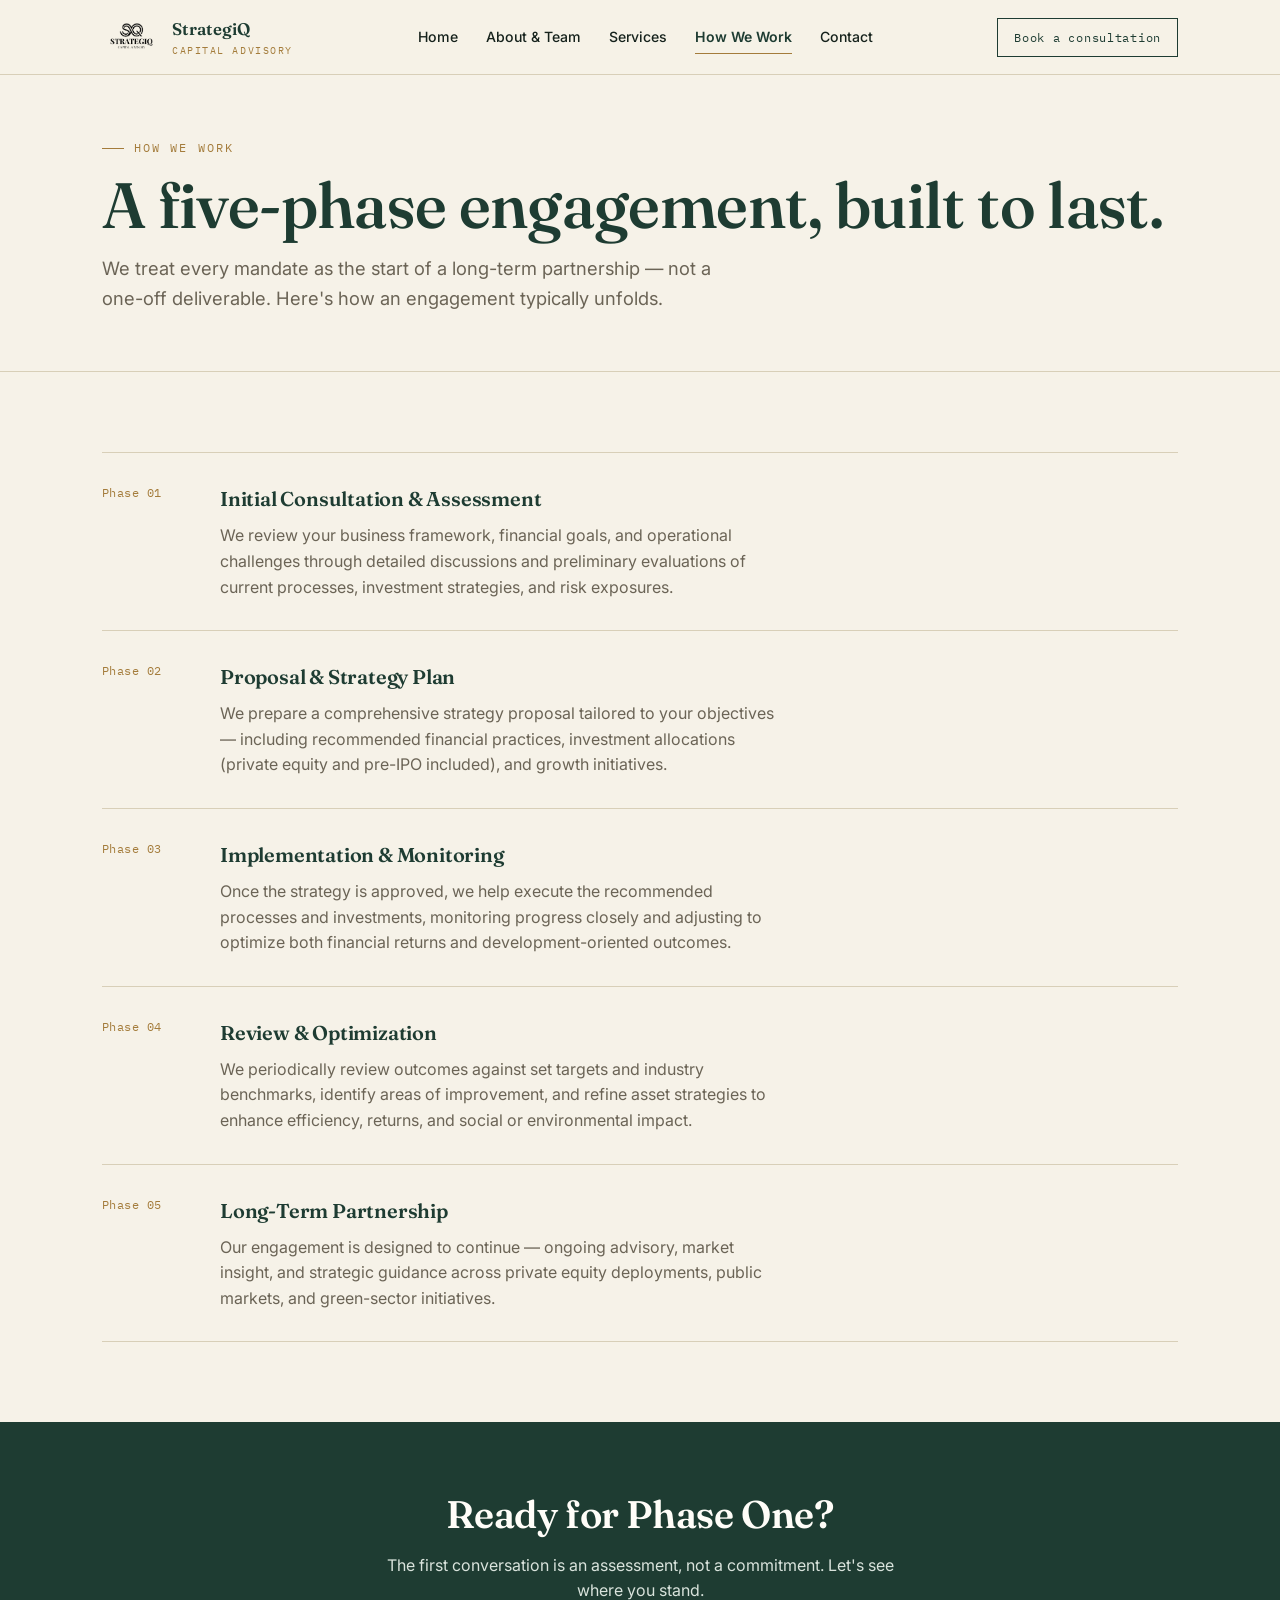
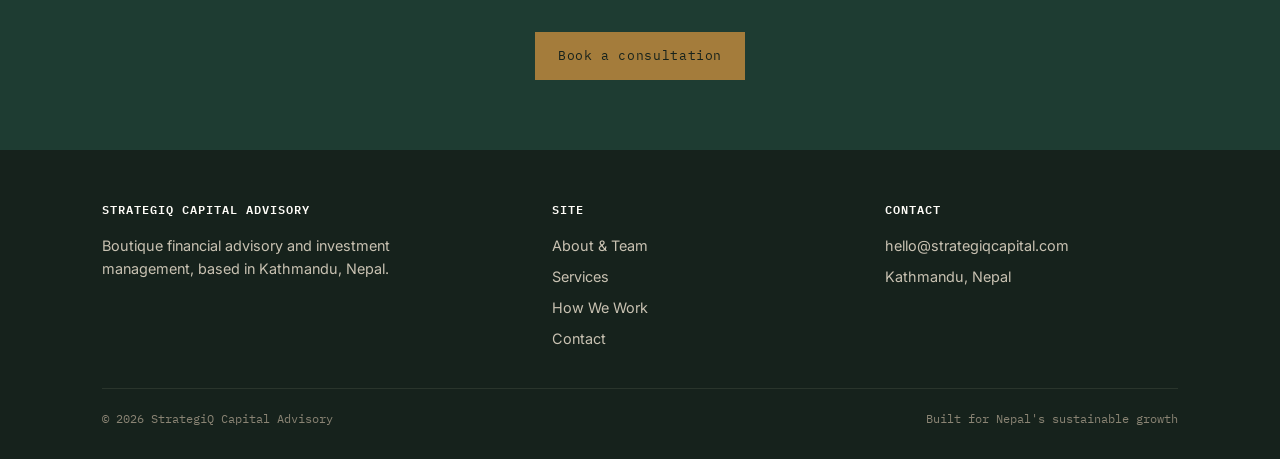
==== process.html @ 3956e94c "first commit" ====
<!doctype html>
<html lang="en">
<head>
<meta charset="UTF-8">
<meta name="viewport" content="width=device-width, initial-scale=1.0">
<title>How We Work — StrategiQ Capital Advisory</title>
<link rel="preconnect" href="https://fonts.googleapis.com">
<link href="https://fonts.googleapis.com/css2?family=Fraunces:opsz,wght@9..144,400..700&family=Inter:wght@400;500;600&family=IBM+Plex+Mono:wght@400;500&display=swap" rel="stylesheet">
<link rel="stylesheet" href="styles.css">
</head>
<body>

<header class="site-header">
  <nav class="nav">
    <a href="index.html" class="nav-logo">
      <img src="assets/logo.jpeg" alt="StrategiQ Capital Advisory logo">
      <span>StrategiQ<span class="sub">CAPITAL ADVISORY</span></span>
    </a>
    <div class="nav-links">
      <a href="index.html">Home</a>
      <a href="about.html">About &amp; Team</a>
      <a href="services.html">Services</a>
      <a href="process.html" class="active">How We Work</a>
      <a href="contact.html">Contact</a>
    </div>
    <a href="contact.html" class="nav-cta">Book a consultation</a>
  </nav>
</header>

<section class="page-hero">
  <div class="container">
    <div class="eyebrow">How We Work</div>
    <h1>A five-phase engagement, built to last.</h1>
    <p class="lede">We treat every mandate as the start of a long-term partnership — not a one-off deliverable. Here's how an engagement typically unfolds.</p>
  </div>
</section>

<section>
  <div class="container steps">

    <div class="step">
      <div class="phase">Phase 01</div>
      <div>
        <h3>Initial Consultation &amp; Assessment</h3>
        <p>We review your business framework, financial goals, and operational challenges through detailed discussions and preliminary evaluations of current processes, investment strategies, and risk exposures.</p>
      </div>
    </div>

    <div class="step">
      <div class="phase">Phase 02</div>
      <div>
        <h3>Proposal &amp; Strategy Plan</h3>
        <p>We prepare a comprehensive strategy proposal tailored to your objectives — including recommended financial practices, investment allocations (private equity and pre-IPO included), and growth initiatives.</p>
      </div>
    </div>

    <div class="step">
      <div class="phase">Phase 03</div>
      <div>
        <h3>Implementation &amp; Monitoring</h3>
        <p>Once the strategy is approved, we help execute the recommended processes and investments, monitoring progress closely and adjusting to optimize both financial returns and development-oriented outcomes.</p>
      </div>
    </div>

    <div class="step">
      <div class="phase">Phase 04</div>
      <div>
        <h3>Review &amp; Optimization</h3>
        <p>We periodically review outcomes against set targets and industry benchmarks, identify areas of improvement, and refine asset strategies to enhance efficiency, returns, and social or environmental impact.</p>
      </div>
    </div>

    <div class="step">
      <div class="phase">Phase 05</div>
      <div>
        <h3>Long-Term Partnership</h3>
        <p>Our engagement is designed to continue — ongoing advisory, market insight, and strategic guidance across private equity deployments, public markets, and green-sector initiatives.</p>
      </div>
    </div>

  </div>
</section>

<div class="cta-band">
  <div class="container">
    <h2>Ready for Phase One?</h2>
    <p>The first conversation is an assessment, not a commitment. Let's see where you stand.</p>
    <a href="contact.html" class="btn btn-primary">Book a consultation</a>
  </div>
</div>

<footer>
  <div class="container">
    <div class="footer-grid">
      <div>
        <h4>StrategiQ Capital Advisory</h4>
        <p style="color:#C9C2B2; max-width:320px; font-size:0.9rem;">Boutique financial advisory and investment management, based in Kathmandu, Nepal.</p>
      </div>
      <div>
        <h4>Site</h4>
        <a href="about.html">About &amp; Team</a>
        <a href="services.html">Services</a>
        <a href="process.html">How We Work</a>
        <a href="contact.html">Contact</a>
      </div>
      <div>
        <h4>Contact</h4>
        <a href="mailto:hello@strategiqcapital.com">hello@strategiqcapital.com</a>
        <a href="contact.html">Kathmandu, Nepal</a>
      </div>
    </div>
    <div class="footer-bottom">
      <span>© 2026 StrategiQ Capital Advisory</span>
      <span>Built for Nepal's sustainable growth</span>
    </div>
  </div>
</footer>

</body>
</html>
---- styles.css ----
/* ============================================================
   StrategiQ Capital Advisory — brand stylesheet
   Palette: ledger green + brass + cream paper
   ============================================================ */

:root{
  --ink:        #16221C;   /* near-black deep forest, body text */
  --forest:     #1E3C32;   /* primary brand green */
  --forest-2:   #2E5246;   /* lighter green for hovers/accents */
  --brass:      #A47C3B;   /* metallic gold-brass accent */
  --brass-light:#C9A05C;
  --paper:      #F6F2E8;   /* warm cream page background */
  --paper-2:    #EFE9DA;   /* slightly deeper cream for panels */
  --line:       #D8CFB8;   /* hairline ledger rules */
  --stone:      #6B6456;   /* muted secondary text */
  --white:      #FFFDF8;

  --display: "Fraunces", "Iowan Old Style", Georgia, serif;
  --body:    "Inter", -apple-system, BlinkMacSystemFont, "Segoe UI", sans-serif;
  --mono:    "IBM Plex Mono", "SFMono-Regular", Consolas, monospace;
}

*{ box-sizing:border-box; }
html{ scroll-behavior:smooth; }
body{
  margin:0;
  background:var(--paper);
  color:var(--ink);
  font-family:var(--body);
  font-size:16px;
  line-height:1.6;
  -webkit-font-smoothing:antialiased;
}
img{ max-width:100%; display:block; }
a{ color:inherit; text-decoration:none; }
.container{
  max-width:1140px;
  margin:0 auto;
  padding:0 32px;
}

h1,h2,h3,h4{
  font-family:var(--display);
  font-weight:600;
  margin:0;
  color:var(--forest);
  letter-spacing:-0.01em;
}
h1{ font-size:clamp(2.4rem, 5vw, 4.2rem); line-height:1.04; font-weight:560; }
h2{ font-size:clamp(1.7rem, 3vw, 2.4rem); line-height:1.15; }
h3{ font-size:1.25rem; }

.eyebrow{
  font-family:var(--mono);
  font-size:0.72rem;
  letter-spacing:0.18em;
  text-transform:uppercase;
  color:var(--brass);
  display:flex;
  align-items:center;
  gap:10px;
}
.eyebrow::before{
  content:"";
  width:22px; height:1px;
  background:var(--brass);
  display:inline-block;
}

p{ margin:0 0 1em; color:var(--ink); }
.lede{ font-size:1.15rem; color:var(--stone); max-width:640px; }

/* ---------- ledger rule motif ---------- */
.rule{
  border:none;
  border-top:1px solid var(--line);
  margin:0;
}
.rule.thick{ border-top:2px solid var(--forest); }

.ledger-row{
  display:flex;
  justify-content:space-between;
  align-items:baseline;
  padding:14px 0;
  border-top:1px solid var(--line);
  font-family:var(--mono);
  font-size:0.78rem;
  color:var(--stone);
  letter-spacing:0.04em;
}

/* ---------- infinity-loop signature divider ---------- */
.sq-divider{
  display:flex;
  justify-content:center;
  margin:64px 0;
  opacity:0.55;
}
.sq-divider svg{ width:64px; height:38px; }
.sq-divider path{
  fill:none;
  stroke:var(--brass);
  stroke-width:2.4;
}

/* ---------- header / nav ---------- */
.site-header{
  position:sticky; top:0; z-index:50;
  background:rgba(246,242,232,0.92);
  backdrop-filter:saturate(140%) blur(6px);
  border-bottom:1px solid var(--line);
}
.nav{
  display:flex;
  align-items:center;
  justify-content:space-between;
  padding:16px 32px;
  max-width:1140px;
  margin:0 auto;
}
.nav-logo{
  display:flex; align-items:center; gap:12px;
  font-family:var(--display);
  font-weight:600;
  font-size:1.05rem;
  color:var(--forest);
}
.nav-logo img{ height:34px; width:auto; }
.nav-logo .sub{
  display:block;
  font-family:var(--mono);
  font-size:0.6rem;
  letter-spacing:0.16em;
  color:var(--brass);
  font-weight:400;
}
.nav-links{
  display:flex; gap:28px;
  font-size:0.88rem;
  font-weight:500;
}
.nav-links a{
  position:relative;
  color:var(--ink);
  padding:4px 0;
}
.nav-links a::after{
  content:"";
  position:absolute; left:0; right:0; bottom:-2px;
  height:1px; background:var(--brass);
  transform:scaleX(0); transform-origin:left;
  transition:transform .25s ease;
}
.nav-links a:hover::after, .nav-links a.active::after{ transform:scaleX(1); }
.nav-links a.active{ color:var(--forest); font-weight:600; }

.nav-cta{
  font-family:var(--mono);
  font-size:0.75rem;
  letter-spacing:0.06em;
  border:1px solid var(--forest);
  color:var(--forest);
  padding:9px 16px;
  transition:background .2s, color .2s;
}
.nav-cta:hover{ background:var(--forest); color:var(--white); }

.nav-toggle{ display:none; }

/* ---------- hero ---------- */
.hero{
  padding:90px 0 70px;
  position:relative;
}
.hero-grid{
  display:grid;
  grid-template-columns:1.3fr 0.9fr;
  gap:48px;
  align-items:center;
}
.hero-mark{
  display:flex; justify-content:center;
}
.hero-mark img{ width:100%; max-width:340px; }
.hero h1{ margin-bottom:18px; }
.hero .lede{ margin-bottom:28px; }
.hero-actions{ display:flex; gap:16px; flex-wrap:wrap; }

.btn{
  display:inline-block;
  font-family:var(--mono);
  font-size:0.8rem;
  letter-spacing:0.05em;
  padding:13px 22px;
  border:1px solid var(--forest);
  transition:all .2s ease;
}
.btn-primary{ background:var(--forest); color:var(--white); }
.btn-primary:hover{ background:var(--forest-2); }
.btn-ghost{ color:var(--forest); }
.btn-ghost:hover{ background:var(--paper-2); }

/* ---------- ledger stat strip ---------- */
.stat-strip{
  border-top:1px solid var(--line);
  border-bottom:1px solid var(--line);
  background:var(--paper-2);
}
.stat-strip .container{
  display:grid;
  grid-template-columns:repeat(4,1fr);
}
.stat{
  padding:26px 0;
  border-left:1px solid var(--line);
  padding-left:24px;
}
.stat:first-child{ border-left:none; padding-left:0; }
.stat .num{
  font-family:var(--mono);
  font-size:1.6rem;
  color:var(--forest);
}
.stat .label{
  font-size:0.8rem; color:var(--stone); margin-top:4px;
}

/* ---------- sections ---------- */
section{ padding:80px 0; }
.section-head{ max-width:680px; margin-bottom:48px; }
.section-head h2{ margin-top:14px; }

/* services grid */
.grid-3{
  display:grid;
  grid-template-columns:repeat(3,1fr);
  gap:1px;
  background:var(--line);
  border:1px solid var(--line);
}
.card{
  background:var(--paper);
  padding:32px 28px;
}
.card .code{
  font-family:var(--mono);
  font-size:0.75rem;
  color:var(--brass);
  letter-spacing:0.06em;
}
.card h3{ margin:14px 0 10px; }
.card p{ color:var(--stone); font-size:0.95rem; margin:0; }

/* two col */
.split{
  display:grid;
  grid-template-columns:1fr 1fr;
  gap:60px;
  align-items:start;
}

/* team */
.team-grid{
  display:grid;
  grid-template-columns:repeat(3,1fr);
  gap:36px 28px;
}
.team-card{ }
.team-photo{
  aspect-ratio:1/1;
  overflow:hidden;
  background:var(--paper-2);
  border:1px solid var(--line);
  margin-bottom:14px;
}
.team-photo img{ width:100%; height:100%; object-fit:cover; }
.team-card .role{
  font-family:var(--mono);
  font-size:0.72rem;
  letter-spacing:0.06em;
  color:var(--brass);
  text-transform:uppercase;
  margin-bottom:4px;
}
.team-card h3{ font-size:1.1rem; margin-bottom:6px; }
.team-card .creds{ font-size:0.82rem; color:var(--stone); margin-bottom:8px; }
.team-card p{ font-size:0.9rem; color:var(--stone); }

/* process steps */
.steps{ display:flex; flex-direction:column; }
.step{
  display:grid;
  grid-template-columns:90px 1fr;
  gap:28px;
  padding:30px 0;
  border-top:1px solid var(--line);
}
.steps .step:last-child{ border-bottom:1px solid var(--line); }
.step .phase{
  font-family:var(--mono);
  font-size:0.78rem;
  color:var(--brass);
  letter-spacing:0.04em;
}
.step h3{ margin-bottom:8px; }
.step p{ color:var(--stone); margin:0; max-width:560px; }

/* values / why-choose list */
.value-list{ display:flex; flex-direction:column; }
.value-item{
  padding:22px 0;
  border-top:1px solid var(--line);
  display:grid;
  grid-template-columns:40px 1fr;
  gap:20px;
}
.value-item:last-child{ border-bottom:1px solid var(--line); }
.value-item .mark{ font-family:var(--mono); color:var(--brass); font-size:0.85rem; }
.value-item h3{ margin-bottom:6px; font-size:1.05rem; }
.value-item p{ color:var(--stone); margin:0; font-size:0.92rem; }

/* CTA band */
.cta-band{
  background:var(--forest);
  color:var(--white);
  padding:70px 0;
  text-align:center;
}
.cta-band h2{ color:var(--white); margin-bottom:16px; }
.cta-band p{ color:#D9E3DC; max-width:520px; margin:0 auto 28px; }
.cta-band .btn-primary{ background:var(--brass); border-color:var(--brass); color:var(--ink); }
.cta-band .btn-primary:hover{ background:var(--brass-light); }

/* contact */
.contact-grid{
  display:grid;
  grid-template-columns:1fr 1fr;
  gap:60px;
}
.contact-info .row{
  padding:18px 0;
  border-top:1px solid var(--line);
}
.contact-info .row:last-child{ border-bottom:1px solid var(--line); }
.contact-info .label{
  font-family:var(--mono); font-size:0.72rem; letter-spacing:0.06em;
  color:var(--brass); text-transform:uppercase; margin-bottom:6px;
}

form.contact-form{ display:flex; flex-direction:column; gap:18px; }
.field{ display:flex; flex-direction:column; gap:6px; }
.field label{
  font-family:var(--mono); font-size:0.72rem; letter-spacing:0.05em;
  color:var(--stone); text-transform:uppercase;
}
.field input, .field select, .field textarea{
  font-family:var(--body);
  font-size:0.95rem;
  padding:12px 14px;
  border:1px solid var(--line);
  background:var(--white);
  color:var(--ink);
}
.field textarea{ min-height:120px; resize:vertical; }
.field input:focus, .field select:focus, .field textarea:focus{
  outline:2px solid var(--brass);
  outline-offset:1px;
}
form.contact-form .btn-primary{
  align-self:flex-start;
  border:none; cursor:pointer;
}

/* footer */
footer{
  background:var(--ink);
  color:#C9C2B2;
  padding:50px 0 30px;
}
.footer-grid{
  display:grid;
  grid-template-columns:1.4fr 1fr 1fr;
  gap:40px;
  margin-bottom:30px;
}
footer h4{
  color:var(--white);
  font-family:var(--mono);
  font-size:0.78rem;
  letter-spacing:0.08em;
  text-transform:uppercase;
  margin-bottom:14px;
}
footer a{ color:#C9C2B2; display:block; margin-bottom:8px; font-size:0.9rem; }
footer a:hover{ color:var(--brass-light); }
.footer-bottom{
  border-top:1px solid #2A352C;
  padding-top:20px;
  display:flex;
  justify-content:space-between;
  font-size:0.78rem;
  color:#8A8474;
  font-family:var(--mono);
}

/* page hero (sub pages) */
.page-hero{
  padding:64px 0 40px;
  border-bottom:1px solid var(--line);
}
.page-hero .eyebrow{ margin-bottom:14px; }
.page-hero p.lede{ margin-top:16px; }

/* focus visibility */
a:focus-visible, button:focus-visible, input:focus-visible, textarea:focus-visible{
  outline:2px solid var(--brass);
  outline-offset:2px;
}

/* responsive */
@media (max-width: 880px){
  .hero-grid{ grid-template-columns:1fr; }
  .hero-mark{ order:-1; }
  .hero-mark img{ max-width:220px; }
  .grid-3{ grid-template-columns:1fr; }
  .team-grid{ grid-template-columns:repeat(2,1fr); }
  .stat-strip .container{ grid-template-columns:repeat(2,1fr); }
  .stat:nth-child(3){ border-left:none; padding-left:0; }
  .split{ grid-template-columns:1fr; gap:30px; }
  .contact-grid{ grid-template-columns:1fr; }
  .footer-grid{ grid-template-columns:1fr; }
  .nav-links{ display:none; }
}
@media (max-width: 560px){
  .team-grid{ grid-template-columns:1fr; }
  .step{ grid-template-columns:1fr; gap:8px; }
}

@media (prefers-reduced-motion: reduce){
  *{ transition:none !important; scroll-behavior:auto !important; }
}
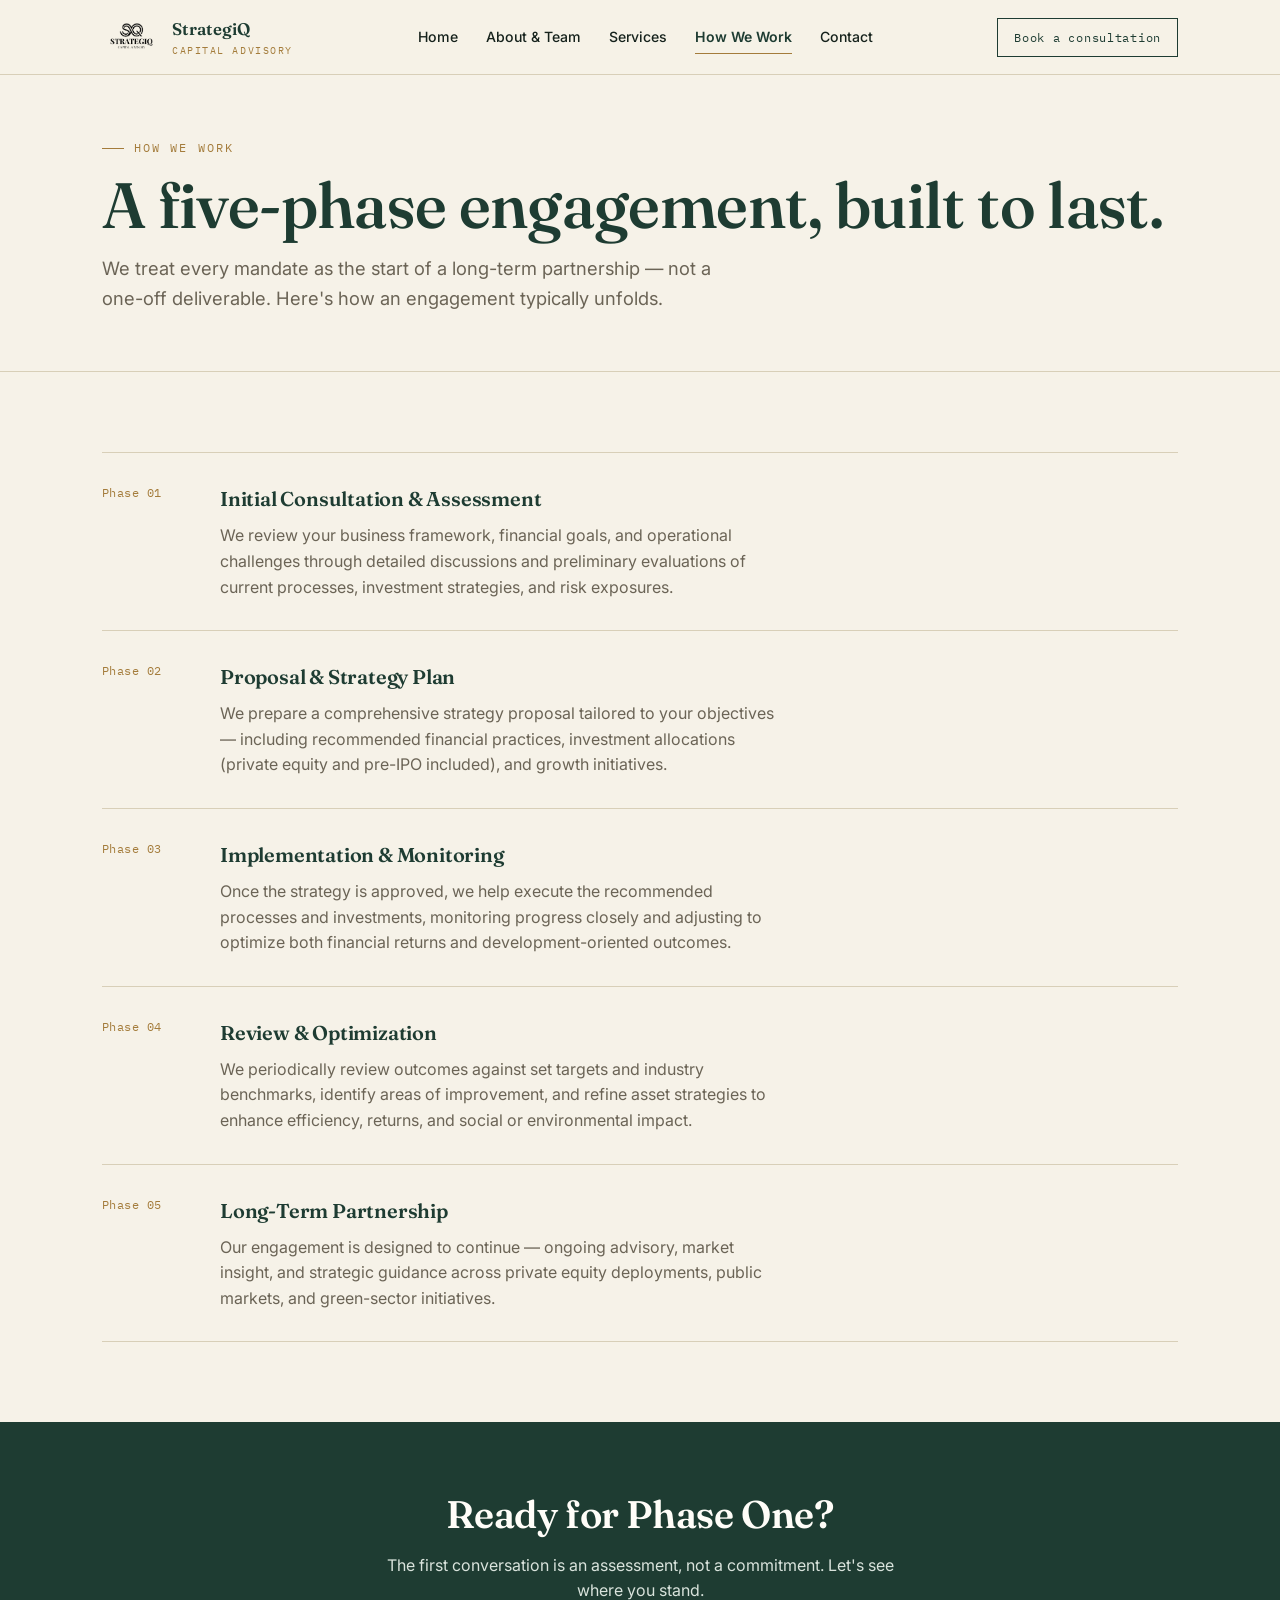
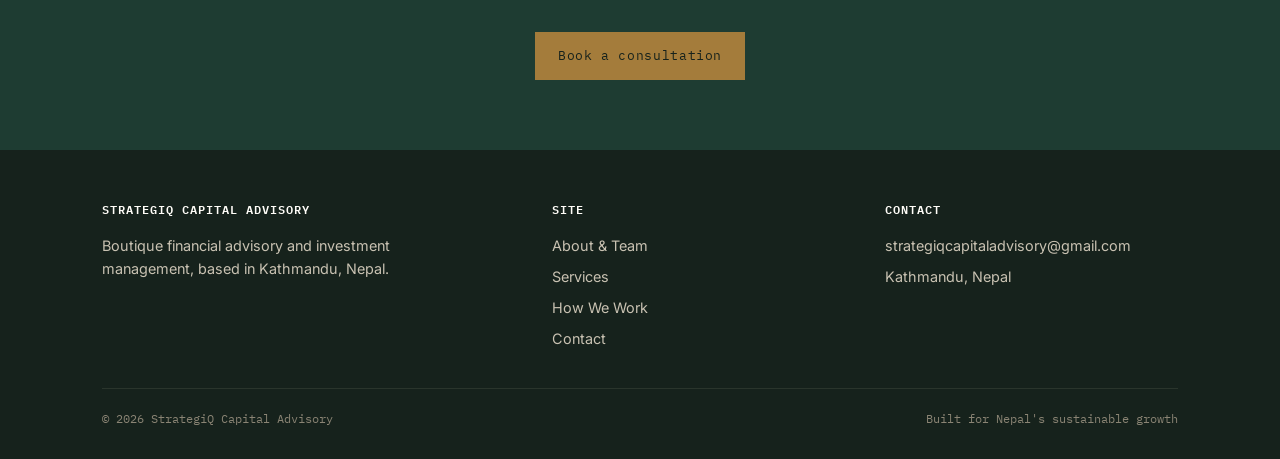
==== commit e2e7566a: "Update process.html updated email to strategiqcapitaladvisory@gmail.com" ====
--- a/process.html
+++ b/process.html
@@ -105,7 +105,7 @@
       </div>
       <div>
         <h4>Contact</h4>
-        <a href="mailto:hello@strategiqcapital.com">hello@strategiqcapital.com</a>
+        <a href="mailto:strategiqcapitaladvisory@gmail.com">strategiqcapitaladvisory@gmail.com</a>
         <a href="contact.html">Kathmandu, Nepal</a>
       </div>
     </div>
